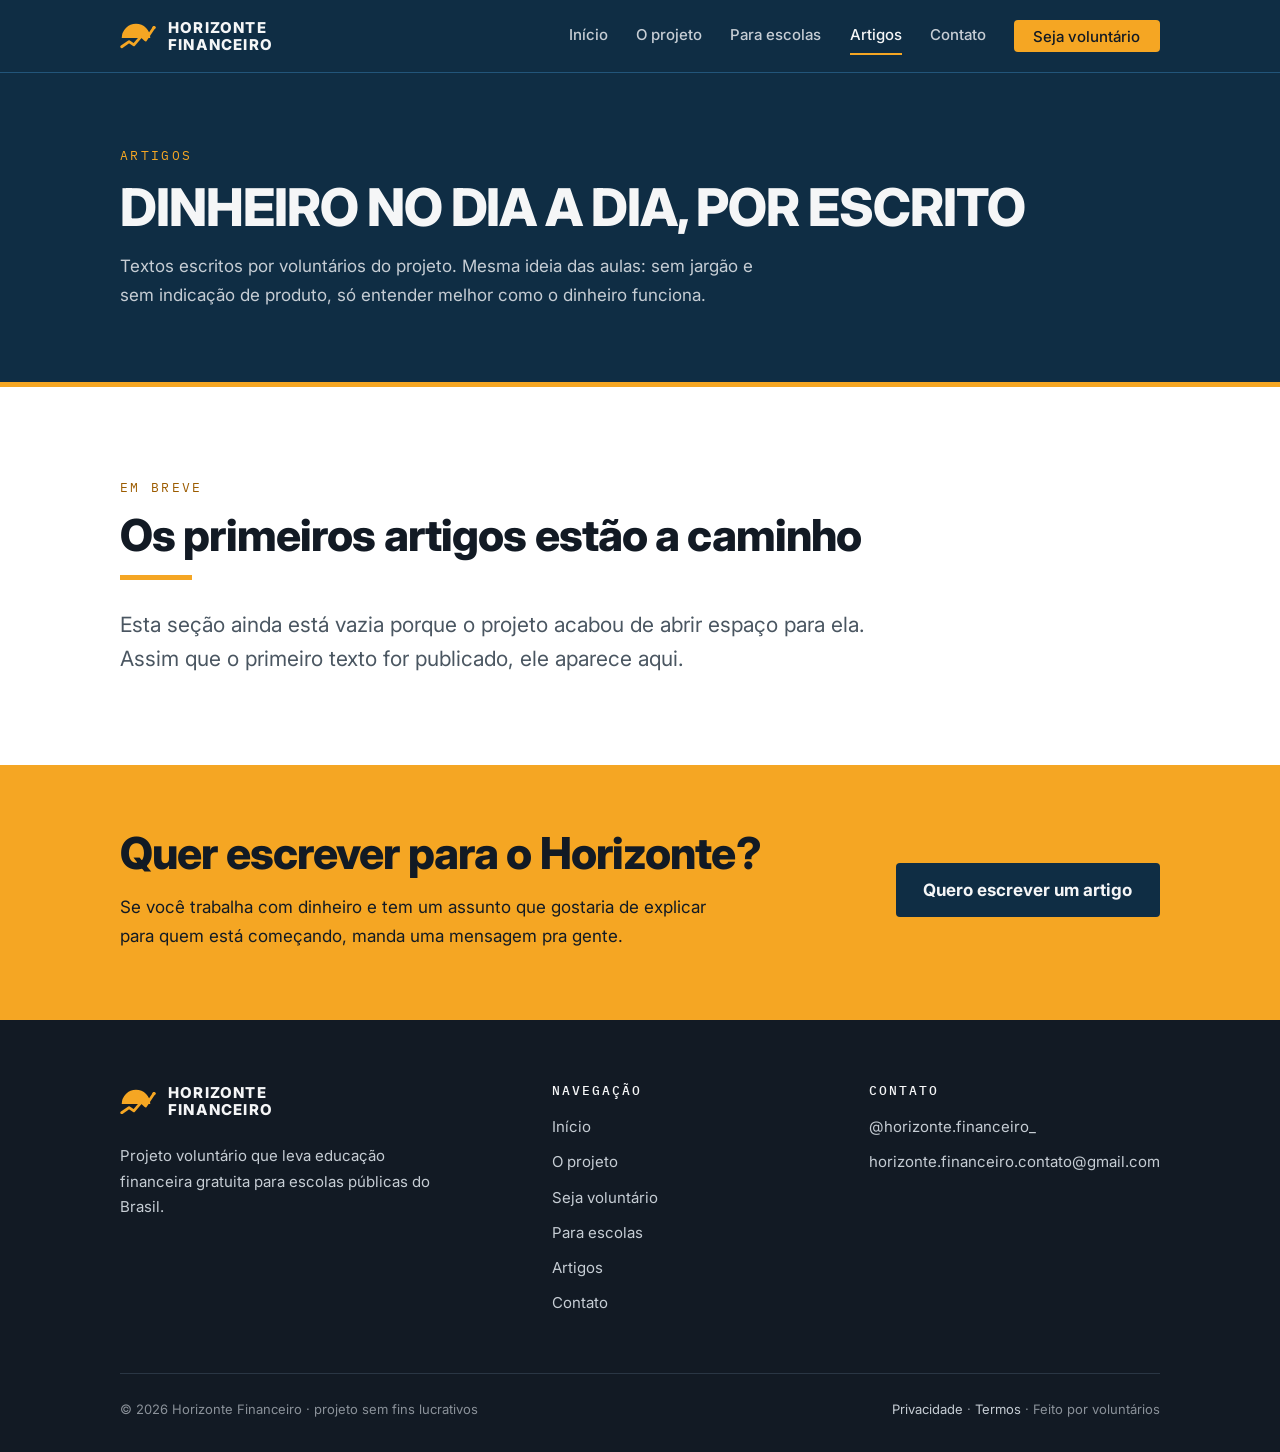
==== artigos.html @ de639ae9 "Adiciona a aba de Artigos ao site Um voluntário quer escrever para o projeto. Como o site é HTML est" ====
<!DOCTYPE html>
<html lang="pt-BR">
<head>
<meta charset="utf-8">
<meta name="viewport" content="width=device-width, initial-scale=1">
<title>Artigos | Horizonte Financeiro</title>
<meta name="description" content="Textos sobre dinheiro no dia a dia, escritos por voluntários do Horizonte Financeiro. Sem jargão, sem indicação de produto.">
<meta name="theme-color" content="#0f2d44">
<meta name="google-site-verification" content="ewaH2pwloabD-SDi9yI8p1PCHXkTQX7fN0jaArmjpZU">
<link rel="icon" href="favicon.svg" type="image/svg+xml">
<meta property="og:type" content="website">
<meta property="og:title" content="Artigos | Horizonte Financeiro">
<meta property="og:description" content="Textos sobre dinheiro no dia a dia, escritos por voluntários do Horizonte Financeiro.">
<meta property="og:image" content="https://horizontefinanceiro.ong.br/assets/img/og.png">
<meta property="og:locale" content="pt_BR">
<meta property="og:url" content="https://horizontefinanceiro.ong.br/artigos.html">
<meta property="og:site_name" content="Horizonte Financeiro">
<link rel="canonical" href="https://horizontefinanceiro.ong.br/artigos.html">
<link rel="preconnect" href="https://fonts.googleapis.com">
<link rel="preconnect" href="https://fonts.gstatic.com" crossorigin>
<link href="https://fonts.googleapis.com/css2?family=IBM+Plex+Mono:wght@400;500&family=Inter:wght@400;500;700;800&display=swap" rel="stylesheet">
<link rel="stylesheet" href="assets/css/style.css">
</head>
<body>

<a class="skip" href="#conteudo">Pular para o conteúdo</a>

<header class="site-header">
  <div class="wrap">
    <a class="brand" href="index.html">
      <svg class="brand__mark" viewBox="0 0 135 96" aria-hidden="true" focusable="false">
        <path d="M6.5 56.5A53.5 53.5 0 0 1 113.5 56.5Z" fill="currentColor"></path>
        <path d="M6.5 89 34 70 52 82 80 49 96 64 127.5 17" fill="none" stroke="currentColor"
              stroke-width="10.5" stroke-linecap="round" stroke-linejoin="round"></path>
        <circle cx="127.5" cy="17" r="6.2" fill="currentColor"></circle>
      </svg>
      <span class="brand__name">Horizonte<span>Financeiro</span></span>
    </a>

    <button class="nav-toggle" type="button" aria-expanded="false" aria-controls="nav-principal">Menu</button>

    <nav class="nav" id="nav-principal" aria-label="Navegação principal">
      <a href="index.html">Início</a>
      <a href="sobre.html">O projeto</a>
      <a href="escolas.html">Para escolas</a>
      <a href="artigos.html" aria-current="page">Artigos</a>
      <a href="contato.html">Contato</a>
      <a class="btn btn--gold btn--sm" href="voluntarios.html">Seja voluntário</a>
    </nav>
  </div>
</header>

<main id="conteudo">

  <div class="page-head">
    <div class="wrap">
      <span class="eyebrow">Artigos</span>
      <h1>Dinheiro no dia a dia, por escrito</h1>
      <p>
        Textos escritos por voluntários do projeto. Mesma ideia das aulas: sem
        jargão e sem indicação de produto, só entender melhor como o dinheiro
        funciona.
      </p>
    </div>
  </div>

  <section class="section">
    <div class="wrap">
      <span class="eyebrow">Em breve</span>
      <h2>Os primeiros artigos estão a caminho</h2>
      <hr class="rule">
      <p class="lead measure">
        Esta seção ainda está vazia porque o projeto acabou de abrir espaço para
        ela. Assim que o primeiro texto for publicado, ele aparece aqui.
      </p>

      <!-- ==========================================================
           Quando o primeiro artigo for publicado, troque o <p class="lead">
           acima por um grid de cards, um por artigo, seguindo este modelo:

           <div class="grid grid--3">
             <a class="card" href="artigos/nome-do-artigo.html">
               <span class="eyebrow">22 ago 2026 · por Nome do Autor</span>
               <h3>Título do artigo</h3>
               <p>Resumo de uma ou duas linhas do que o texto aborda.</p>
             </a>
           </div>

           O passo a passo completo de como criar o arquivo do artigo, incluindo
           o aviso de que o conteúdo é educacional e não recomendação de
           investimento, está no README.md, seção "Publicar um artigo novo".
           ========================================================== -->
    </div>
  </section>

  <section class="cta-band">
    <div class="wrap cta-band__inner">
      <div>
        <h2>Quer escrever para o Horizonte?</h2>
        <p>
          Se você trabalha com dinheiro e tem um assunto que gostaria de
          explicar para quem está começando, manda uma mensagem pra gente.
        </p>
      </div>
      <a class="btn btn--navy" href="contato.html">Quero escrever um artigo</a>
    </div>
  </section>

</main>

<footer class="site-footer">
  <div class="wrap">
    <div class="footer__grid">
      <div>
        <a class="brand" href="index.html">
          <svg class="brand__mark" viewBox="0 0 135 96" aria-hidden="true" focusable="false">
            <path d="M6.5 56.5A53.5 53.5 0 0 1 113.5 56.5Z" fill="currentColor"></path>
            <path d="M6.5 89 34 70 52 82 80 49 96 64 127.5 17" fill="none" stroke="currentColor"
                  stroke-width="10.5" stroke-linecap="round" stroke-linejoin="round"></path>
            <circle cx="127.5" cy="17" r="6.2" fill="currentColor"></circle>
          </svg>
          <span class="brand__name">Horizonte<span>Financeiro</span></span>
        </a>
        <p style="margin-top:1.25rem;max-width:36ch;font-size:0.9375rem;">
          Projeto voluntário que leva educação financeira gratuita para escolas
          públicas do Brasil.
        </p>
      </div>
      <div>
        <h2>Navegação</h2>
        <ul>
          <li><a href="index.html">Início</a></li>
          <li><a href="sobre.html">O projeto</a></li>
          <li><a href="voluntarios.html">Seja voluntário</a></li>
          <li><a href="escolas.html">Para escolas</a></li>
          <li><a href="artigos.html">Artigos</a></li>
          <li><a href="contato.html">Contato</a></li>
        </ul>
      </div>
      <div>
        <h2>Contato</h2>
        <ul>
          <li><a href="https://instagram.com/horizonte.financeiro_" data-hf-instagram>@horizonte.financeiro_</a></li>
          <li><a href="#" data-hf-email="texto">horizonte.financeiro.contato@gmail.com</a></li>
        </ul>
      </div>
    </div>
    <div class="footer__bottom">
      <span>© 2026 Horizonte Financeiro · projeto sem fins lucrativos</span>
      <span>
        <a href="privacidade.html">Privacidade</a> ·
        <a href="termos.html">Termos</a> ·
        Feito por voluntários
      </span>
    </div>
  </div>
</footer>

<script src="assets/js/config.js"></script>
<script src="assets/js/site.js"></script>
</body>
</html>
---- assets/css/style.css ----
/* ==========================================================================
   Horizonte Financeiro: folha de estilo única

   Paleta OFICIAL da marca (guia de identidade):
     #0F2D44  azul profundo   (principal)
     #F5A623  dourado         (destaque)
     #121A24  azul escuro     (secundária)
     #1E1E1E  grafite         (fundo)
     #8A9199  cinza médio     (texto secundário)
     #F5F6F7  branco suave    (texto principal)

   Os tons intermediários (--navy-soft, --navy-line, --body, --gold-ink)
   são derivados dos oficiais só para dar contraste suficiente de leitura.
   ========================================================================== */

:root {
  /* --- cores da marca --- */
  --navy: #0f2d44;
  --navy-deep: #121a24;
  --graphite: #1e1e1e;
  --gold: #f5a623;
  --gray: #8a9199;
  --white-soft: #f5f6f7;

  /* --- derivados, para contraste --- */
  --navy-soft: #16405d;        /* cartão sobre azul profundo */
  --navy-line: #22557a;        /* borda sobre azul profundo */
  --gold-soft: #ffbe52;        /* dourado no hover */
  --gold-ink: #9c5c00;         /* dourado legível como texto sobre claro (4.7:1 no cinza --off) */
  --ink: #121a24;              /* títulos sobre fundo claro */
  --body: #4a5661;             /* texto corrido sobre fundo claro */
  --body-on-navy: #c6cdd4;     /* texto corrido sobre azul profundo */
  --white: #ffffff;
  --off: #f1f3f5;
  --border: #dde1e5;

  --wrap: 1120px;
  --gap: clamp(1.25rem, 3vw, 2rem);
  --radius: 4px;
  --mono: "IBM Plex Mono", ui-monospace, SFMono-Regular, Menlo, monospace;
  --sans: "Inter", -apple-system, BlinkMacSystemFont, "Segoe UI", Arial, sans-serif;
}

*, *::before, *::after { box-sizing: border-box; }

/* Título só para leitor de tela: existe na árvore de acessibilidade
   para dar hierarquia de heading a uma seção sem título visível, sem
   alterar o layout que já está definido no design. */
.sr-only {
  position: absolute; width: 1px; height: 1px; margin: -1px;
  padding: 0; overflow: hidden; clip: rect(0,0,0,0); white-space: nowrap;
  border: 0;
}

html { scroll-behavior: smooth; -webkit-text-size-adjust: 100%; }

body {
  margin: 0;
  font-family: var(--sans);
  font-size: clamp(1rem, 0.97rem + 0.2vw, 1.0625rem);
  line-height: 1.7;
  color: var(--body);
  background: var(--white);
  -webkit-font-smoothing: antialiased;
}

img, svg { max-width: 100%; height: auto; display: block; }

a { color: var(--ink); text-decoration-color: var(--gold); text-underline-offset: 3px; }
a:hover { color: var(--gold-ink); }

:focus-visible { outline: 3px solid var(--gold); outline-offset: 3px; }

/* ---------- Tipografia ------------------------------------------------- */

h1, h2, h3, h4 {
  font-family: var(--sans);
  color: var(--ink);
  line-height: 1.1;
  letter-spacing: -0.02em;
  margin: 0 0 1rem;
  font-weight: 800;
}

h1 { font-size: clamp(2.25rem, 1.4rem + 4.2vw, 4.25rem); text-transform: uppercase; }
h2 { font-size: clamp(1.75rem, 1.2rem + 2.4vw, 2.75rem); }
h3 { font-size: clamp(1.125rem, 1rem + 0.6vw, 1.375rem); font-weight: 700; letter-spacing: -0.01em; }

p { margin: 0 0 1.25rem; }
p:last-child { margin-bottom: 0; }

.lead { font-size: clamp(1.0625rem, 1rem + 0.5vw, 1.3125rem); line-height: 1.6; }

.eyebrow {
  font-family: var(--mono);
  font-size: 0.8125rem;
  letter-spacing: 0.18em;
  text-transform: uppercase;
  color: var(--gold-ink);
  margin: 0 0 0.75rem;
  display: block;
}

/* Régua dourada abaixo dos títulos */
.rule {
  width: 72px;
  height: 5px;
  background: var(--gold);
  border: 0;
  margin: 0 0 1.75rem;
}
.rule--center { margin-inline: auto; }

.text-center { text-align: center; }
.measure { max-width: 62ch; }
.measure--tight { max-width: 46ch; }
.mx-auto { margin-inline: auto; }

/* ---------- Estrutura -------------------------------------------------- */

.wrap {
  width: 100%;
  max-width: var(--wrap);
  margin-inline: auto;
  padding-inline: clamp(1.25rem, 4vw, 2.5rem);
}

.section { padding-block: clamp(3.5rem, 7vw, 6.5rem); }
.section--soft { background: var(--off); }
.section--navy { background: var(--navy); }
.section--deep { background: var(--navy-deep); }
.section--tight { padding-block: clamp(2.5rem, 5vw, 4rem); }

.section--navy, .section--navy p, .section--navy li,
.section--deep, .section--deep p, .section--deep li { color: var(--body-on-navy); }
.section--navy h1, .section--navy h2, .section--navy h3,
.section--deep h1, .section--deep h2, .section--deep h3 { color: var(--white-soft); }
.section--navy .eyebrow, .section--deep .eyebrow { color: var(--gold); }
.section--navy a, .section--deep a { color: var(--gold); }

.skip {
  position: absolute; left: -9999px; top: 0; z-index: 100;
  background: var(--gold); color: var(--navy-deep); padding: 0.75rem 1.25rem; font-weight: 700;
}
.skip:focus { left: 0; }

/* ---------- Cabeçalho -------------------------------------------------- */

.site-header {
  position: sticky; top: 0; z-index: 50;
  background: var(--navy);
  border-bottom: 1px solid var(--navy-line);
}

.site-header .wrap {
  display: flex; align-items: center; justify-content: space-between;
  gap: 1rem; min-height: 72px;
}

.brand {
  display: inline-flex; align-items: center; gap: 0.75rem;
  text-decoration: none; color: var(--white-soft);
}
.brand:hover { color: var(--white-soft); }

/* O símbolo da marca herda a cor por currentColor */
.brand__mark { width: 36px; flex: none; color: var(--gold); }

.brand__name {
  font-weight: 800; font-size: 0.9375rem; line-height: 1.15;
  letter-spacing: 0.08em; text-transform: uppercase; color: var(--white-soft);
}
.brand__name span { display: block; }

.nav-toggle {
  display: none; background: none; border: 1px solid var(--navy-line); color: var(--white-soft);
  padding: 0.5rem 0.7rem; border-radius: var(--radius); font: inherit; cursor: pointer;
}

.nav { display: flex; align-items: center; gap: clamp(1rem, 2.2vw, 1.9rem); }
.nav a {
  color: var(--body-on-navy); text-decoration: none; font-size: 0.9375rem; font-weight: 500;
  padding-block: 0.35rem; border-bottom: 2px solid transparent;
}
.nav a:hover { color: var(--white-soft); border-bottom-color: var(--gold); }
.nav a[aria-current="page"] { color: var(--white-soft); border-bottom-color: var(--gold); }
.nav .btn, .nav .btn:hover, .nav .btn[aria-current="page"] { border-bottom: 0; }

/* Na página do voluntário o próprio botão carrega aria-current, e
   `.nav a[aria-current]` é mais específico que `.btn.btn--gold`. */
.nav .btn--gold[aria-current="page"] { color: var(--navy-deep); }
.nav .btn--ghost[aria-current="page"] { color: var(--white-soft); }

@media (max-width: 880px) {
  .nav-toggle { display: block; }
  .nav {
    display: none; position: absolute; left: 0; right: 0; top: 100%;
    flex-direction: column; align-items: stretch; gap: 0;
    background: var(--navy); border-bottom: 1px solid var(--navy-line);
    padding: 0.5rem clamp(1.25rem, 4vw, 2.5rem) 1.5rem;
  }
  .nav.is-open { display: flex; }
  .nav a { padding-block: 0.85rem; border-bottom: 1px solid var(--navy-line); }
  .nav a:hover, .nav a[aria-current="page"] { border-bottom-color: var(--navy-line); }
  .nav .btn { margin-top: 1rem; text-align: center; }
}

/* ---------- Botões ----------------------------------------------------- */

.btn {
  display: inline-block; font: inherit; font-weight: 700; line-height: 1.2;
  padding: 0.9rem 1.6rem; border-radius: var(--radius); border: 2px solid transparent;
  text-decoration: none; cursor: pointer;
  transition: transform .12s ease, background-color .12s ease, color .12s ease;
}
.btn:active { transform: translateY(1px); }

/* A cor dos botões é declarada com duas classes (.btn.btn--x) de propósito.
   Botão é sempre um <a>, e seletores como `.nav a` ou `.section--navy a`
   têm especificidade maior que `.btn--x` sozinho. Isso fazia o botão
   dourado herdar texto claro sobre fundo dourado e desaparecer. */
.btn.btn--gold { background: var(--gold); color: var(--navy-deep); }
.btn.btn--gold:hover { background: var(--gold-soft); color: var(--navy-deep); }

.btn.btn--navy { background: var(--navy); color: var(--white-soft); }
.btn.btn--navy:hover { background: var(--navy-soft); color: var(--white-soft); }

.btn.btn--ghost { border-color: currentColor; color: var(--white-soft); background: transparent; }
.btn.btn--ghost:hover { background: rgba(245, 246, 247, 0.1); color: var(--white-soft); }

.btn.btn--ghost-dark { border-color: var(--navy-deep); color: var(--navy-deep); background: transparent; }
.btn.btn--ghost-dark:hover { background: var(--navy-deep); color: var(--white-soft); }

.btn--sm { padding: 0.6rem 1.1rem; font-size: 0.9375rem; }
.btn--block { display: block; width: 100%; text-align: center; }

.btn-row { display: flex; flex-wrap: wrap; gap: 0.85rem; margin-top: 2rem; }

/* ---------- Hero ------------------------------------------------------- */

.hero {
  background: var(--navy);
  padding-block: clamp(3.5rem, 9vw, 7rem);
  position: relative; overflow: hidden;
}
.hero::after {
  content: ""; position: absolute; inset: auto 0 0 0; height: 6px;
  background: linear-gradient(90deg, var(--gold) 0%, var(--gold) 30%, var(--navy-line) 30%);
}
.hero__grid {
  display: grid; grid-template-columns: 1.15fr 0.85fr;
  gap: clamp(2rem, 5vw, 4rem); align-items: center;
}
.hero h1 { color: var(--white-soft); }
.hero p { color: var(--body-on-navy); }

/* O hero e a faixa de página têm fundo azul profundo mas não são .section--navy,
   então precisam trocar o dourado escuro (feito para fundo claro) pelo dourado
   da marca. Senão a etiqueta fica em 3:1 sobre o azul. */
.hero .eyebrow, .page-head .eyebrow { color: var(--gold); }

/* Bloco da marca: o gradiente sugerido no guia (#0F2D44 → #F5A623)
   com o símbolo em branco suave por cima. */
.hero__brand {
  background: linear-gradient(125deg, var(--navy) 0%, #235070 45%, var(--gold) 100%);
  border-radius: 14px;
  aspect-ratio: 4 / 3;
  display: grid;
  place-items: center;
  padding: clamp(1.5rem, 4vw, 2.75rem);
}
.hero__brand svg { width: min(80%, 280px); color: var(--white-soft); }

@media (max-width: 820px) {
  .hero__grid { grid-template-columns: 1fr; }
  .hero__brand { max-width: 340px; aspect-ratio: 16 / 10; }
}

/* Faixa de página interna */
.page-head {
  background: var(--navy);
  padding-block: clamp(2.75rem, 6vw, 4.5rem);
  border-bottom: 5px solid var(--gold);
}
.page-head h1 { color: var(--white-soft); font-size: clamp(2rem, 1.4rem + 3vw, 3.25rem); }
.page-head p { color: var(--body-on-navy); max-width: 58ch; margin-bottom: 0; }

/* ---------- Grades e cartões ------------------------------------------ */

.grid { display: grid; gap: var(--gap); }
.grid--2 { grid-template-columns: repeat(2, 1fr); }
.grid--3 { grid-template-columns: repeat(3, 1fr); }
.grid--4 { grid-template-columns: repeat(4, 1fr); }
.grid--sidebar { grid-template-columns: 1.4fr 1fr; align-items: start; }

@media (max-width: 900px) {
  .grid--3, .grid--4 { grid-template-columns: repeat(2, 1fr); }
  .grid--sidebar { grid-template-columns: 1fr; }
}
@media (max-width: 620px) {
  .grid--2, .grid--3, .grid--4 { grid-template-columns: 1fr; }
}

.card {
  background: var(--white); border: 1px solid var(--border); border-radius: var(--radius);
  padding: clamp(1.5rem, 3vw, 2rem);
}
.card h3 { margin-bottom: 0.6rem; }
.card p { font-size: 0.9688rem; margin-bottom: 0; }
.card--navy { background: var(--navy-soft); border-color: var(--navy-line); }
.card--navy h3 { color: var(--white-soft); }
.card--navy p { color: var(--body-on-navy); }
.card--gold { border-left: 5px solid var(--gold); }

/* Números de impacto */
.stat { border-top: 5px solid var(--gold); padding-top: 1.25rem; }
.stat__num {
  font-family: var(--mono); font-weight: 600; font-size: clamp(2rem, 1.4rem + 2.6vw, 3rem);
  color: var(--ink); line-height: 1; display: block; margin-bottom: 0.5rem;
  letter-spacing: -0.03em;
}
.section--navy .stat__num, .section--deep .stat__num { color: var(--gold); }
.stat__label { font-size: 0.9375rem; margin: 0; }

/* Passos numerados */
.steps {
  list-style: none; margin: 0; padding: 0;
  display: grid; gap: var(--gap); grid-template-columns: repeat(3, 1fr);
  counter-reset: step;
}
.steps > li { counter-increment: step; padding-top: 1.25rem; border-top: 1px solid var(--navy-line); }
.steps > li::before {
  content: counter(step, decimal-leading-zero) " / 03";
  font-family: var(--mono); font-size: 0.8125rem; letter-spacing: 0.16em;
  color: var(--gold); display: block; margin-bottom: 0.9rem;
}
.steps h3 { color: var(--white-soft); }
@media (max-width: 780px) { .steps { grid-template-columns: 1fr; } }

/* Listas com marcador dourado */
.list-check { list-style: none; margin: 0 0 1.25rem; padding: 0; }
.list-check li { position: relative; padding-left: 1.9rem; margin-bottom: 0.85rem; }
.list-check li::before {
  content: ""; position: absolute; left: 0; top: 0.62em;
  width: 12px; height: 2px; background: var(--gold);
}

/* Perguntas frequentes */
.faq { border-top: 1px solid var(--border); }
.faq details { border-bottom: 1px solid var(--border); }
.faq summary {
  cursor: pointer; padding: 1.15rem 2.5rem 1.15rem 0; font-weight: 700; color: var(--ink);
  list-style: none; position: relative;
}
.faq summary::-webkit-details-marker { display: none; }
.faq summary::after {
  content: "+"; position: absolute; right: 0.25rem; top: 1rem;
  font-family: var(--mono); font-size: 1.35rem; color: var(--gold-ink); line-height: 1;
}
.faq details[open] summary::after { content: "\2013"; }
.faq details > div { padding-bottom: 1.35rem; max-width: 68ch; }

/* Citação */
.quote { border-left: 5px solid var(--gold); padding-left: clamp(1.25rem, 3vw, 2rem); margin: 0; }
.quote p {
  font-size: clamp(1.125rem, 1rem + 0.7vw, 1.5rem); line-height: 1.5;
  color: var(--ink); font-weight: 500;
}
.section--navy .quote p, .section--deep .quote p { color: var(--white-soft); }
.quote footer {
  font-family: var(--mono); font-size: 0.8125rem; letter-spacing: 0.12em;
  text-transform: uppercase; color: var(--gold-ink);
}
.section--navy .quote footer, .section--deep .quote footer { color: var(--gold); }

/* ---------- Formulários ------------------------------------------------ */

.form-shell {
  background: var(--white); border: 1px solid var(--border); border-top: 5px solid var(--gold);
  border-radius: var(--radius); padding: clamp(1.5rem, 3.5vw, 2.5rem);
}

.form-grid { display: grid; gap: 1.15rem; grid-template-columns: repeat(2, 1fr); }
.field--full { grid-column: 1 / -1; }
@media (max-width: 640px) { .form-grid { grid-template-columns: 1fr; } }

.field { display: flex; flex-direction: column; gap: 0.4rem; min-width: 0; }
.field > label { font-size: 0.875rem; font-weight: 600; color: var(--ink); }
.field .hint { font-size: 0.8125rem; color: var(--body); }
.req { color: var(--gold-ink); }

input, select, textarea {
  font: inherit; font-size: 1rem; color: var(--ink); background: var(--white);
  border: 1px solid #c3cbd3; border-radius: var(--radius); padding: 0.7rem 0.85rem;
  width: 100%; min-width: 0;
}
select {
  appearance: none;
  background-image:
    linear-gradient(45deg, transparent 50%, var(--body) 50%),
    linear-gradient(135deg, var(--body) 50%, transparent 50%);
  background-position: calc(100% - 20px) 1.15em, calc(100% - 14px) 1.15em;
  background-size: 6px 6px;
  background-repeat: no-repeat;
  padding-right: 2.5rem;
}
textarea { min-height: 130px; resize: vertical; }
input:focus, select:focus, textarea:focus {
  border-color: var(--gold-ink);
  outline: 2px solid rgba(245, 166, 35, 0.5); outline-offset: 0;
}
input[aria-invalid="true"], select[aria-invalid="true"], textarea[aria-invalid="true"] { border-color: #b42318; }

.field__error { font-size: 0.8125rem; color: #b42318; }

.honeypot { position: absolute; left: -9999px; width: 1px; height: 1px; overflow: hidden; }

.consent { display: flex; gap: 0.7rem; align-items: flex-start; font-size: 0.875rem; }
.consent input { width: 1.15rem; height: 1.15rem; flex: none; margin-top: 0.15rem; }

.form-status {
  margin-top: 1.25rem; padding: 0.9rem 1.1rem; border-radius: var(--radius);
  font-size: 0.9375rem; display: none;
}
.form-status.is-visible { display: block; }
.form-status--ok { background: #ecfdf3; border: 1px solid #abefc6; color: #085d3a; }
.form-status--erro { background: #fef3f2; border: 1px solid #fecdca; color: #912018; }
.form-status--enviando { background: var(--off); border: 1px solid var(--border); color: var(--body); }

/* ---------- Faixa de chamada ------------------------------------------ */

.cta-band { background: var(--gold); padding-block: clamp(2.5rem, 5vw, 4rem); }
.cta-band h2, .cta-band p { color: var(--navy-deep); }
.cta-band p { max-width: 54ch; margin-bottom: 0; }
.cta-band__inner {
  display: flex; align-items: center; justify-content: space-between;
  gap: 2rem; flex-wrap: wrap;
}

/* ---------- Rodapé ---------------------------------------------------- */

.site-footer {
  background: var(--navy-deep); color: var(--body-on-navy);
  padding-block: clamp(2.75rem, 5vw, 4rem) 2rem; border-top: 5px solid var(--gold);
}
.site-footer h2 {
  color: var(--white-soft); font-size: 0.8125rem; font-family: var(--mono);
  letter-spacing: 0.16em; text-transform: uppercase; margin-bottom: 1rem; font-weight: 500;
}
.site-footer a { color: var(--body-on-navy); text-decoration: none; }
.site-footer a:hover { color: var(--gold); text-decoration: underline; }
.site-footer ul { list-style: none; margin: 0; padding: 0; }
.site-footer li { margin-bottom: 0.6rem; font-size: 0.9375rem; }
.footer__grid { display: grid; grid-template-columns: 1.4fr 1fr 1fr; gap: var(--gap); }
@media (max-width: 780px) { .footer__grid { grid-template-columns: 1fr; } }
.footer__bottom {
  margin-top: clamp(2rem, 4vw, 3rem); padding-top: 1.5rem; border-top: 1px solid #2a3644;
  display: flex; justify-content: space-between; gap: 1rem; flex-wrap: wrap;
  font-size: 0.8125rem; color: var(--gray);
}

@media (prefers-reduced-motion: reduce) {
  html { scroll-behavior: auto; }
  * { transition: none !important; }
}
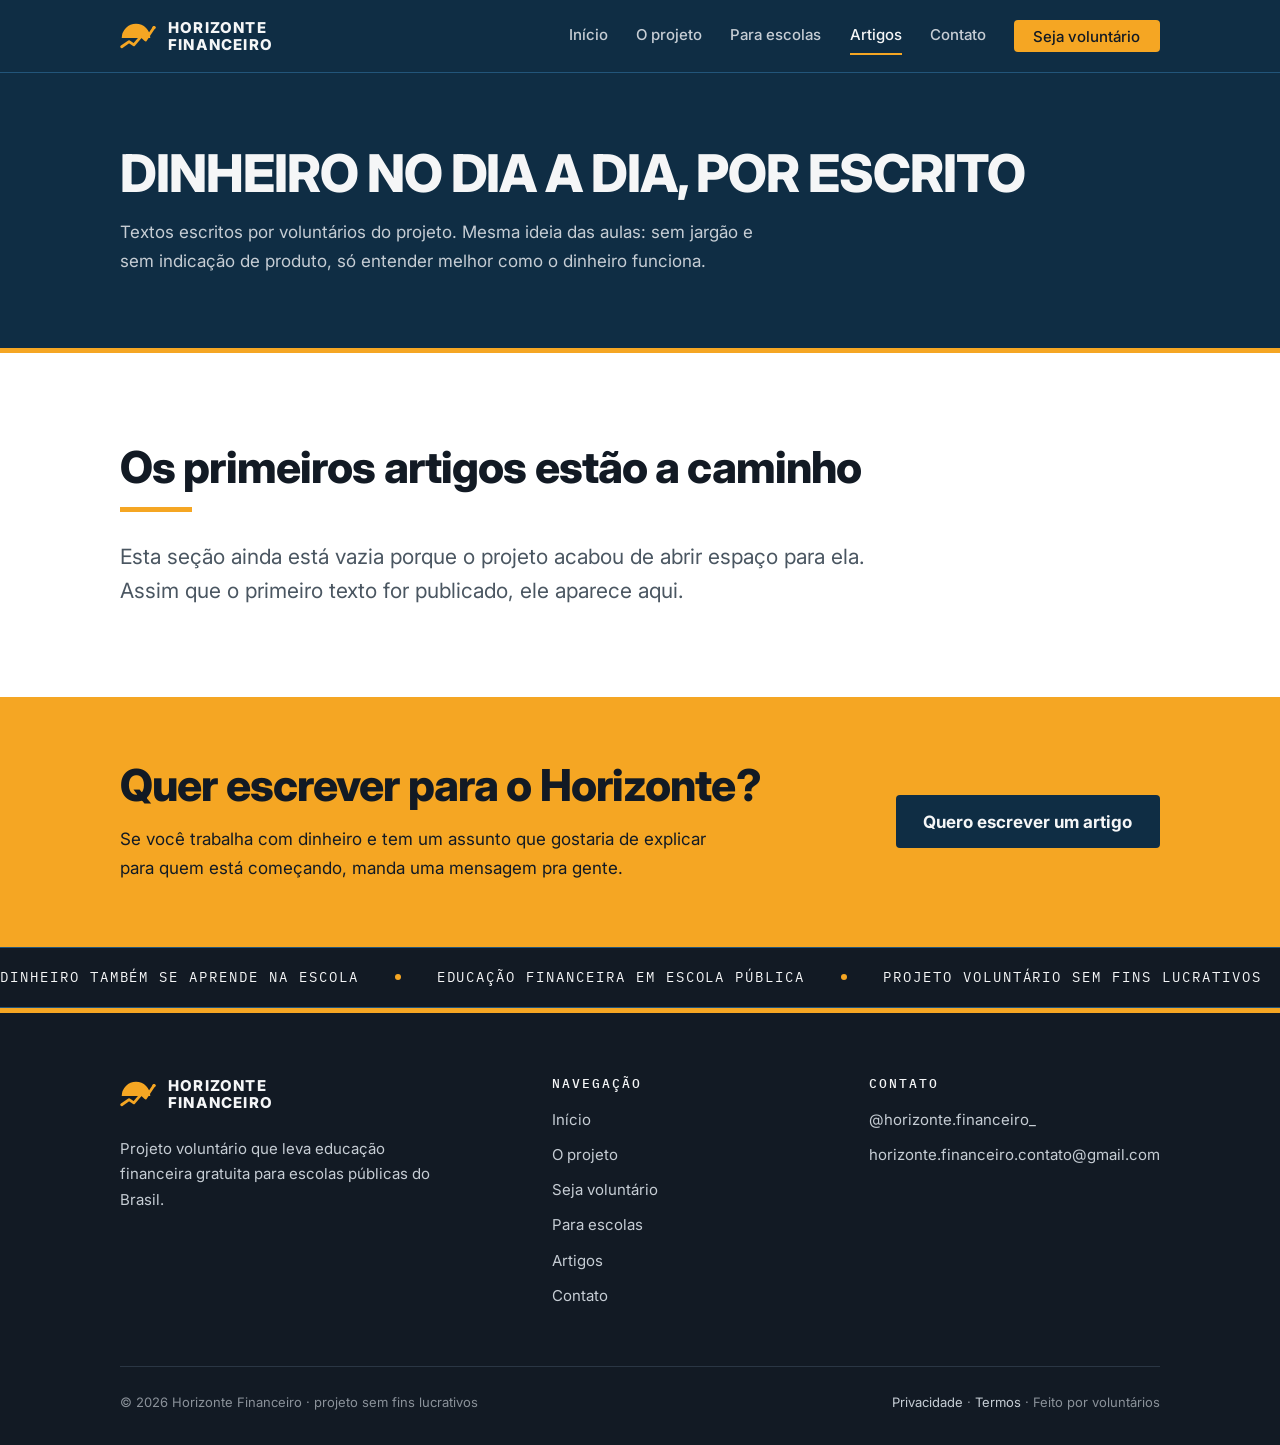
==== commit 59a1140c: "Tira os eyebrows, redesenha o hero e adiciona faixas e animacoes EYEBROWS Removidas as 30 etiquetas " ====
--- a/artigos.html
+++ b/artigos.html
@@ -20,6 +20,7 @@
 <link rel="preconnect" href="https://fonts.gstatic.com" crossorigin>
 <link href="https://fonts.googleapis.com/css2?family=IBM+Plex+Mono:wght@400;500&family=Inter:wght@400;500;700;800&display=swap" rel="stylesheet">
 <link rel="stylesheet" href="assets/css/style.css">
+<script>document.documentElement.className += " js";</script>
 </head>
 <body>
 
@@ -54,7 +55,6 @@
 
   <div class="page-head">
     <div class="wrap">
-      <span class="eyebrow">Artigos</span>
       <h1>Dinheiro no dia a dia, por escrito</h1>
       <p>
         Textos escritos por voluntários do projeto. Mesma ideia das aulas: sem
@@ -66,8 +66,7 @@
 
   <section class="section">
     <div class="wrap">
-      <span class="eyebrow">Em breve</span>
-      <h2>Os primeiros artigos estão a caminho</h2>
+      <h2 data-reveal>Os primeiros artigos estão a caminho</h2>
       <hr class="rule">
       <p class="lead measure">
         Esta seção ainda está vazia porque o projeto acabou de abrir espaço para
@@ -78,9 +77,9 @@
            Quando o primeiro artigo for publicado, troque o <p class="lead">
            acima por um grid de cards, um por artigo, seguindo este modelo:
 
-           <div class="grid grid--3">
+           <div class="grid grid--3" data-stagger>
              <a class="card" href="artigos/nome-do-artigo.html">
-               <span class="eyebrow">22 ago 2026 · por Nome do Autor</span>
+               <span class="meta">22 ago 2026 · por Nome do Autor</span>
                <h3>Título do artigo</h3>
                <p>Resumo de uma ou duas linhas do que o texto aborda.</p>
              </a>
@@ -94,7 +93,7 @@
   </section>
 
   <section class="cta-band">
-    <div class="wrap cta-band__inner">
+    <div class="wrap cta-band__inner" data-reveal>
       <div>
         <h2>Quer escrever para o Horizonte?</h2>
         <p>
@@ -107,6 +106,21 @@
   </section>
 
 </main>
+
+<div class="marquee-band">
+  <div class="marquee">
+    <div class="marquee__run">
+      <span class="marquee__item">Dinheiro também se aprende na escola</span>
+      <span class="marquee__item">Educação financeira em escola pública</span>
+      <span class="marquee__item">Projeto voluntário sem fins lucrativos</span>
+      </div>
+    <div class="marquee__run" aria-hidden="true">
+      <span class="marquee__item">Dinheiro também se aprende na escola</span>
+      <span class="marquee__item">Educação financeira em escola pública</span>
+      <span class="marquee__item">Projeto voluntário sem fins lucrativos</span>
+    </div>
+  </div>
+</div>
 
 <footer class="site-footer">
   <div class="wrap">
--- a/assets/css/style.css
+++ b/assets/css/style.css
@@ -91,14 +91,43 @@
 
 .lead { font-size: clamp(1.0625rem, 1rem + 0.5vw, 1.3125rem); line-height: 1.6; }
 
-.eyebrow {
-  font-family: var(--mono);
-  font-size: 0.8125rem;
-  letter-spacing: 0.18em;
+/* As antigas etiquetas .eyebrow (mono, caixa alta, acima de cada título)
+   foram removidas do site. As três classes abaixo existem porque seis
+   daquelas etiquetas carregavam informação de verdade, não decoração:
+   a data de atualização das páginas legais, a numeração das quatro aulas
+   e a categoria dos cartões de voluntário. */
+
+.meta {
+  font-size: 0.875rem;
+  color: var(--gray);
+  margin: 0 0 1rem;
+  display: block;
+}
+
+.card__label {
+  display: inline-block;
+  font-size: 0.75rem;
+  font-weight: 700;
+  letter-spacing: 0.08em;
   text-transform: uppercase;
   color: var(--gold-ink);
-  margin: 0 0 0.75rem;
-  display: block;
+  margin-bottom: 0.7rem;
+}
+
+.card__num {
+  display: inline-flex;
+  align-items: center;
+  justify-content: center;
+  width: 2.25rem;
+  height: 2.25rem;
+  border-radius: 50%;
+  background: var(--gold);
+  color: var(--navy-deep);
+  font-family: var(--mono);
+  font-size: 0.9375rem;
+  font-weight: 600;
+  margin-bottom: 1rem;
+  flex: none;
 }
 
 /* Régua dourada abaixo dos títulos */
@@ -135,8 +164,9 @@
 .section--deep, .section--deep p, .section--deep li { color: var(--body-on-navy); }
 .section--navy h1, .section--navy h2, .section--navy h3,
 .section--deep h1, .section--deep h2, .section--deep h3 { color: var(--white-soft); }
-.section--navy .eyebrow, .section--deep .eyebrow { color: var(--gold); }
 .section--navy a, .section--deep a { color: var(--gold); }
+.section--navy .card__label, .section--deep .card__label { color: var(--gold); }
+.section--navy .meta, .section--deep .meta { color: var(--body-on-navy); }
 
 .skip {
   position: absolute; left: -9999px; top: 0; z-index: 100;
@@ -240,36 +270,129 @@
 
 .hero {
   background: var(--navy);
-  padding-block: clamp(3.5rem, 9vw, 7rem);
+  padding-block: clamp(4rem, 10vw, 8rem);
   position: relative; overflow: hidden;
-}
+  isolation: isolate;
+}
+
+/* Brilho dourado que respira devagar ao fundo. Substituiu a faixa
+   dourada fina que ficava na base do hero: agora quem fecha o hero é a
+   faixa rolante (.marquee-band), então a régua ali virava ruído. */
+.hero::before {
+  content: ""; position: absolute; z-index: -2;
+  width: 75vw; aspect-ratio: 1; border-radius: 50%;
+  top: -30%; right: -18%;
+  background: radial-gradient(circle, rgba(245,166,35,.28) 0%, rgba(245,166,35,0) 68%);
+  animation: heroGlow 16s ease-in-out infinite alternate;
+}
+@keyframes heroGlow {
+  from { transform: translate3d(0,0,0) scale(1); opacity: .8; }
+  to   { transform: translate3d(-7%, 6%, 0) scale(1.18); opacity: 1; }
+}
+
+/* Malha de linhas finas: dá textura ao fundo sem depender de imagem
+   (o projeto ainda não tem foto de sala de aula para usar aqui). */
 .hero::after {
-  content: ""; position: absolute; inset: auto 0 0 0; height: 6px;
-  background: linear-gradient(90deg, var(--gold) 0%, var(--gold) 30%, var(--navy-line) 30%);
-}
+  content: ""; position: absolute; inset: 0; z-index: -1;
+  background-image:
+    linear-gradient(to right, rgba(255,255,255,.05) 1px, transparent 1px),
+    linear-gradient(to bottom, rgba(255,255,255,.05) 1px, transparent 1px);
+  background-size: 68px 68px;
+  -webkit-mask-image: radial-gradient(ellipse 85% 70% at 55% 40%, #000 35%, transparent 100%);
+          mask-image: radial-gradient(ellipse 85% 70% at 55% 40%, #000 35%, transparent 100%);
+}
+
 .hero__grid {
-  display: grid; grid-template-columns: 1.15fr 0.85fr;
-  gap: clamp(2rem, 5vw, 4rem); align-items: center;
-}
-.hero h1 { color: var(--white-soft); }
+  display: grid; grid-template-columns: 1.1fr 0.9fr;
+  gap: clamp(2rem, 5vw, 4.5rem); align-items: center;
+}
+.hero h1 { color: var(--white-soft); margin-bottom: 1.25rem; }
 .hero p { color: var(--body-on-navy); }
 
-/* O hero e a faixa de página têm fundo azul profundo mas não são .section--navy,
-   então precisam trocar o dourado escuro (feito para fundo claro) pelo dourado
-   da marca. Senão a etiqueta fica em 3:1 sobre o azul. */
-.hero .eyebrow, .page-head .eyebrow { color: var(--gold); }
-
-/* Bloco da marca: o gradiente sugerido no guia (#0F2D44 → #F5A623)
-   com o símbolo em branco suave por cima. */
+/* Selo acima do título */
+.hero__badge {
+  display: inline-flex; align-items: center; gap: 0.6rem;
+  background: rgba(245,166,35,.14);
+  border: 1px solid rgba(245,166,35,.4);
+  color: var(--gold);
+  font-size: 0.8125rem; font-weight: 600;
+  padding: 0.4rem 0.9rem; border-radius: 999px;
+  margin-bottom: 1.5rem;
+}
+.hero__badge::before {
+  content: ""; width: 7px; height: 7px; border-radius: 50%;
+  background: var(--gold); flex: none;
+  animation: pulse 2.4s ease-in-out infinite;
+}
+@keyframes pulse {
+  0%, 100% { opacity: 1; transform: scale(1); }
+  50%      { opacity: .45; transform: scale(.8); }
+}
+
+/* Título linha a linha: cada linha sobe de dentro de uma janela recortada.
+   O corte (overflow:hidden) só funciona se cada .hero__line ocupar UMA
+   linha visual. Por isso o corpo do h1 no hero é menor que o global: no
+   tamanho cheio, "se aprende na escola" quebrava em duas e o recorte
+   cortava metade do texto. */
+.hero h1 {
+  font-size: clamp(2.1rem, 1.2rem + 3.6vw, 3.5rem);
+  line-height: 1.04;
+}
+.hero__line { display: block; overflow: hidden; }
+.hero__line > span {
+  display: block;
+  animation: heroRise 1s cubic-bezier(.16,1,.3,1) both;
+}
+.hero__line:nth-child(1) > span { animation-delay: .05s; }
+.hero__line:nth-child(2) > span { animation-delay: .15s; }
+.hero__line:nth-child(3) > span { animation-delay: .25s; }
+@keyframes heroRise {
+  from { transform: translateY(105%); }
+  to   { transform: translateY(0); }
+}
+
+.hero__lead, .hero .btn-row { animation: fadeUp .9s cubic-bezier(.16,1,.3,1) .45s both; }
+@keyframes fadeUp {
+  from { opacity: 0; transform: translateY(16px); }
+  to   { opacity: 1; transform: translateY(0); }
+}
+
+/* Bloco da marca: o gradiente do guia (#0F2D44 → #F5A623), e por cima o
+   símbolo se desenhando. O domo aparece, a linha de crescimento é traçada
+   e o ponto salta no fim. A marca é uma linha subindo, então animá-la
+   desenhando a si mesma é o movimento mais fiel à identidade. */
 .hero__brand {
   background: linear-gradient(125deg, var(--navy) 0%, #235070 45%, var(--gold) 100%);
-  border-radius: 14px;
+  border-radius: 16px;
   aspect-ratio: 4 / 3;
   display: grid;
   place-items: center;
   padding: clamp(1.5rem, 4vw, 2.75rem);
-}
-.hero__brand svg { width: min(80%, 280px); color: var(--white-soft); }
+  animation: fadeUp 1s cubic-bezier(.16,1,.3,1) .25s both;
+}
+.hero__brand svg { width: min(80%, 280px); color: var(--white-soft); overflow: visible; }
+
+.hero__brand .hf-dome {
+  opacity: 0;
+  animation: fadeIn .9s ease .35s forwards;
+}
+.hero__brand .hf-line {
+  stroke-dasharray: 180;
+  stroke-dashoffset: 180;
+  animation: drawLine 1.6s cubic-bezier(.16,1,.3,1) .6s forwards;
+}
+.hero__brand .hf-dot {
+  opacity: 0;
+  transform-box: fill-box;
+  transform-origin: center;
+  animation: pop .55s cubic-bezier(.34,1.56,.64,1) 2.15s forwards;
+}
+@keyframes fadeIn { to { opacity: 1; } }
+@keyframes drawLine { to { stroke-dashoffset: 0; } }
+@keyframes pop {
+  0%   { opacity: 0; transform: scale(0); }
+  100% { opacity: 1; transform: scale(1); }
+}
 
 @media (max-width: 820px) {
   .hero__grid { grid-template-columns: 1fr; }
@@ -284,6 +407,11 @@
 }
 .page-head h1 { color: var(--white-soft); font-size: clamp(2rem, 1.4rem + 3vw, 3.25rem); }
 .page-head p { color: var(--body-on-navy); max-width: 58ch; margin-bottom: 0; }
+
+/* O .page-head tem fundo azul mas não é .section--navy, então não herda a
+   troca de cor de texto. Com o cinza padrão, a data de atualização ficava
+   em 4,46:1 sobre o azul, logo abaixo do mínimo de 4,5:1 do WCAG AA. */
+.page-head .meta { color: var(--body-on-navy); }
 
 /* ---------- Grades e cartões ------------------------------------------ */
 
@@ -459,7 +587,135 @@
   font-size: 0.8125rem; color: var(--gray);
 }
 
+/* ---------- Faixa rolante --------------------------------------------- */
+
+/* Duas cópias idênticas do conteúdo dentro de .marquee, e a animação
+   desloca 50%. Quando a primeira cópia sai inteira de vista, a segunda
+   está exatamente na posição em que a primeira começou, então o laço não
+   tem emenda visível. Com uma cópia só, apareceria um vão a cada volta. */
+
+.marquee-band {
+  background: var(--navy-deep);
+  border-block: 1px solid var(--navy-line);
+  padding-block: 1.1rem;
+  overflow: hidden;
+}
+.marquee-band--gold {
+  background: var(--gold);
+  border-color: #d18d13;
+}
+
+.marquee {
+  display: flex;
+  width: max-content;
+  animation: marquee 38s linear infinite;
+}
+/* Pausa ao passar o mouse: quem quiser ler consegue */
+.marquee-band:hover .marquee,
+.marquee-band:focus-within .marquee { animation-play-state: paused; }
+
+.marquee__run { display: flex; align-items: center; flex: none; }
+
+.marquee__item {
+  display: inline-flex; align-items: center; gap: 2.25rem;
+  font-family: var(--mono);
+  font-size: 0.875rem;
+  letter-spacing: 0.14em;
+  text-transform: uppercase;
+  color: var(--white-soft);
+  white-space: nowrap;
+  padding-right: 2.25rem;
+}
+.marquee__item::after {
+  content: ""; width: 6px; height: 6px; border-radius: 50%;
+  background: var(--gold); flex: none;
+}
+.marquee-band--gold .marquee__item { color: var(--navy-deep); font-weight: 500; }
+.marquee-band--gold .marquee__item::after { background: var(--navy-deep); }
+
+@keyframes marquee {
+  from { transform: translateX(0); }
+  to   { transform: translateX(-50%); }
+}
+
+/* ---------- Revelação no scroll --------------------------------------- */
+
+/* O estado escondido só é aplicado quando há JavaScript (classe .js no
+   <html>, posta por um script no <head>). Sem isso, uma falha de JS
+   deixaria o site inteiro invisível em vez de só sem animação. */
+
+.js [data-reveal] {
+  opacity: 0;
+  transform: translateY(20px);
+  transition: opacity .75s cubic-bezier(0,0,.2,1), transform .75s cubic-bezier(0,0,.2,1);
+}
+.js [data-reveal].is-in { opacity: 1; transform: none; }
+
+/* Cascata: os filhos entram em sequência, não todos juntos */
+.js [data-stagger] > * {
+  opacity: 0;
+  transform: translateY(20px);
+  transition: opacity .65s cubic-bezier(0,0,.2,1), transform .65s cubic-bezier(0,0,.2,1);
+}
+.js [data-stagger].is-in > * { opacity: 1; transform: none; }
+.js [data-stagger].is-in > *:nth-child(1) { transition-delay: .04s; }
+.js [data-stagger].is-in > *:nth-child(2) { transition-delay: .12s; }
+.js [data-stagger].is-in > *:nth-child(3) { transition-delay: .20s; }
+.js [data-stagger].is-in > *:nth-child(4) { transition-delay: .28s; }
+.js [data-stagger].is-in > *:nth-child(5) { transition-delay: .36s; }
+.js [data-stagger].is-in > *:nth-child(6) { transition-delay: .44s; }
+
+/* ---------- Micro-movimento -------------------------------------------- */
+
+.card {
+  transition: transform .28s cubic-bezier(.16,1,.3,1),
+              box-shadow .28s ease, border-color .28s ease;
+}
+.card:hover {
+  transform: translateY(-5px);
+  box-shadow: 0 14px 32px rgba(18, 26, 36, .11);
+}
+.card--navy:hover {
+  border-color: var(--gold);
+  box-shadow: 0 14px 32px rgba(0, 0, 0, .25);
+}
+/* Cartão que é link inteiro (listagem de artigos) */
+a.card { text-decoration: none; display: block; }
+a.card h3 { transition: color .2s ease; }
+a.card:hover h3 { color: var(--gold-ink); }
+
+.btn:hover { transform: translateY(-2px); }
+
+.stat { transition: border-color .28s ease, transform .28s cubic-bezier(.16,1,.3,1); }
+.stat:hover { border-color: var(--gold-soft); transform: translateY(-3px); }
+
+.steps > li { transition: border-color .28s ease; }
+.steps > li:hover { border-color: var(--gold); }
+
+.faq summary { transition: color .2s ease; }
+.faq summary:hover { color: var(--gold-ink); }
+.faq details[open] > div { animation: fadeUp .45s cubic-bezier(.16,1,.3,1) both; }
+
+.brand__mark { transition: transform .35s cubic-bezier(.16,1,.3,1); }
+.brand:hover .brand__mark { transform: translateY(-2px) rotate(-4deg); }
+
+/* ---------- Preferência por menos movimento --------------------------- */
+
+/* Desliga toda animação e transição, e depois força o estado final de
+   tudo que nasce escondido. Sem esses overrides, `animation: none`
+   cancelaria também o preenchimento final e o conteúdo ficaria invisível. */
+
 @media (prefers-reduced-motion: reduce) {
   html { scroll-behavior: auto; }
-  * { transition: none !important; }
-}
+  *, *::before, *::after {
+    transition: none !important;
+    animation: none !important;
+  }
+  .js [data-reveal],
+  .js [data-stagger] > * { opacity: 1 !important; transform: none !important; }
+  .hero__line > span { transform: none !important; }
+  .hero__lead, .hero .btn-row, .hero__brand { opacity: 1 !important; transform: none !important; }
+  .hero__brand .hf-dome, .hero__brand .hf-dot { opacity: 1 !important; transform: none !important; }
+  .hero__brand .hf-line { stroke-dashoffset: 0 !important; }
+  .card:hover, .btn:hover, .stat:hover { transform: none !important; }
+}
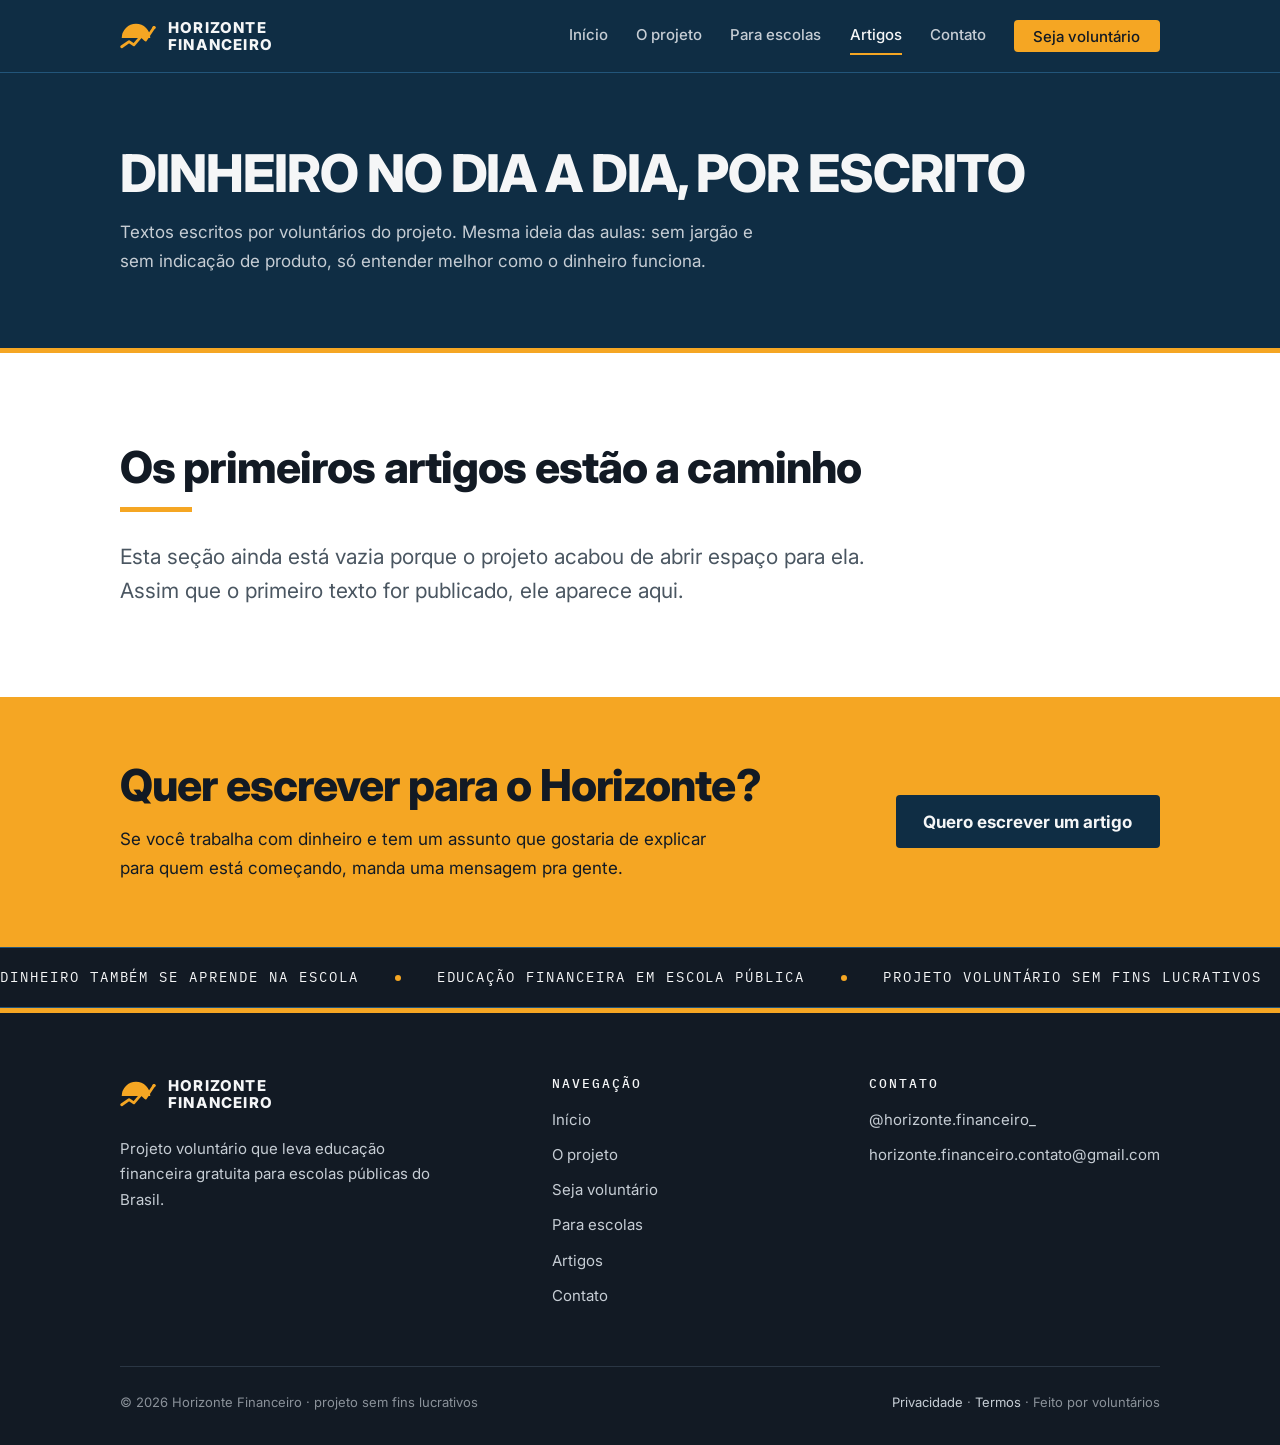
==== commit 1ff83cc4: "Conserta o buraco que a animacao abria nas secoes O data-reveal tinha ficado nos <h2> individualment" ====
--- a/artigos.html
+++ b/artigos.html
@@ -65,8 +65,8 @@
   </div>
 
   <section class="section">
-    <div class="wrap">
-      <h2 data-reveal>Os primeiros artigos estão a caminho</h2>
+    <div class="wrap" data-reveal>
+      <h2>Os primeiros artigos estão a caminho</h2>
       <hr class="rule">
       <p class="lead measure">
         Esta seção ainda está vazia porque o projeto acabou de abrir espaço para
--- a/assets/css/style.css
+++ b/assets/css/style.css
@@ -609,6 +609,10 @@
   display: flex;
   width: max-content;
   animation: marquee 38s linear infinite;
+  /* Avisa o navegador para promover a faixa a camada própria: sem isso ele
+     repinta uma tira de 3500px de largura a cada quadro, o que aparece
+     como engasgo na rolagem em máquina mais fraca. */
+  will-change: transform;
 }
 /* Pausa ao passar o mouse: quem quiser ler consegue */
 .marquee-band:hover .marquee,
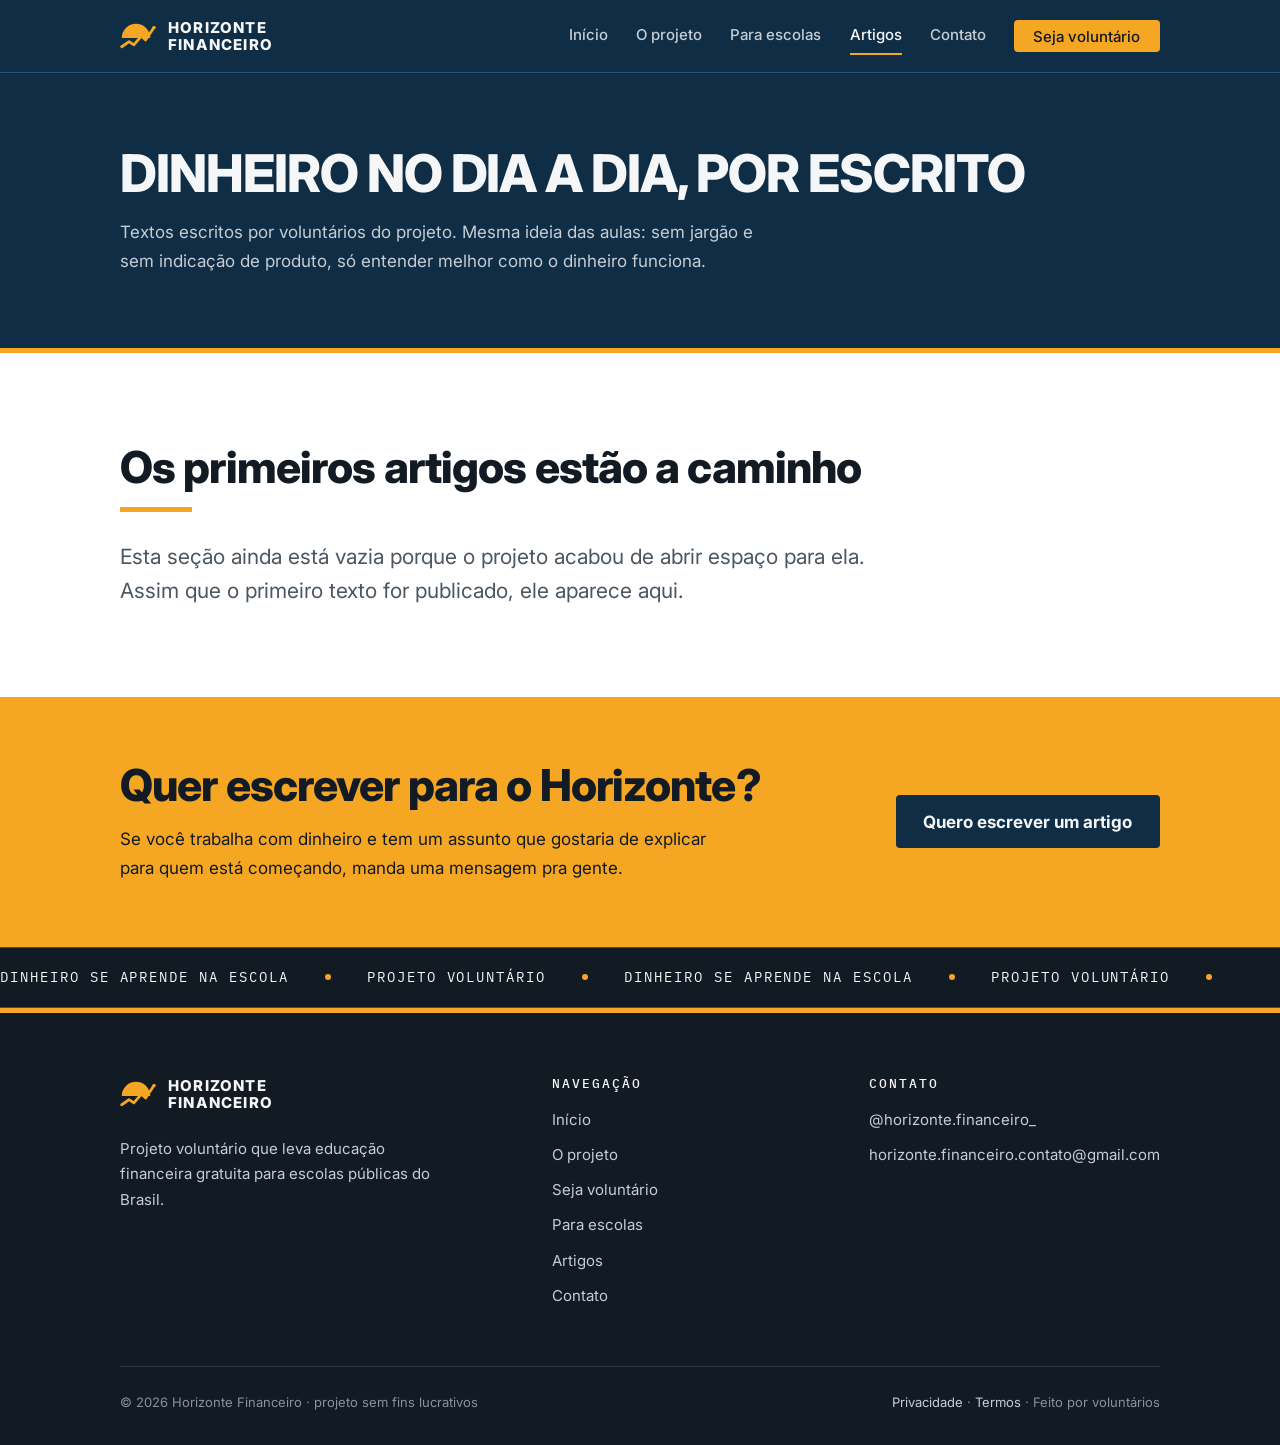
==== commit 557d1891: "Conserta o texto cortado, o engasgo e o conteudo que nao aparecia Tres sintomas relatados, tres caus" ====
--- a/artigos.html
+++ b/artigos.html
@@ -110,14 +110,12 @@
 <div class="marquee-band">
   <div class="marquee">
     <div class="marquee__run">
-      <span class="marquee__item">Dinheiro também se aprende na escola</span>
-      <span class="marquee__item">Educação financeira em escola pública</span>
-      <span class="marquee__item">Projeto voluntário sem fins lucrativos</span>
-      </div>
+      <span class="marquee__item">Dinheiro se aprende na escola</span>
+      <span class="marquee__item">Projeto voluntário</span>
+    </div>
     <div class="marquee__run" aria-hidden="true">
-      <span class="marquee__item">Dinheiro também se aprende na escola</span>
-      <span class="marquee__item">Educação financeira em escola pública</span>
-      <span class="marquee__item">Projeto voluntário sem fins lucrativos</span>
+      <span class="marquee__item">Dinheiro se aprende na escola</span>
+      <span class="marquee__item">Projeto voluntário</span>
     </div>
   </div>
 </div>
--- a/assets/css/style.css
+++ b/assets/css/style.css
@@ -275,31 +275,32 @@
   isolation: isolate;
 }
 
-/* Brilho dourado que respira devagar ao fundo. Substituiu a faixa
-   dourada fina que ficava na base do hero: agora quem fecha o hero é a
-   faixa rolante (.marquee-band), então a régua ali virava ruído. */
+/* Brilho dourado ao fundo. ESTÁTICO de propósito: antes ele tinha uma
+   animação infinita de 16s em transform e opacity num círculo de 75vw.
+   Isso repinta uma área enorme a cada quadro, para sempre, e era um dos
+   motivos da rolagem engasgar em máquina mais fraca. O visual parado é
+   praticamente o mesmo e não custa nada. */
 .hero::before {
   content: ""; position: absolute; z-index: -2;
   width: 75vw; aspect-ratio: 1; border-radius: 50%;
   top: -30%; right: -18%;
-  background: radial-gradient(circle, rgba(245,166,35,.28) 0%, rgba(245,166,35,0) 68%);
-  animation: heroGlow 16s ease-in-out infinite alternate;
-}
-@keyframes heroGlow {
-  from { transform: translate3d(0,0,0) scale(1); opacity: .8; }
-  to   { transform: translate3d(-7%, 6%, 0) scale(1.18); opacity: 1; }
+  background: radial-gradient(circle, rgba(245,166,35,.26) 0%, rgba(245,166,35,0) 68%);
 }
 
 /* Malha de linhas finas: dá textura ao fundo sem depender de imagem
-   (o projeto ainda não tem foto de sala de aula para usar aqui). */
+   (o projeto ainda não tem foto de sala de aula para usar aqui).
+
+   O desvanecimento nas bordas era feito com mask-image, que força
+   composição cara numa área do tamanho do hero e é justamente o tipo de
+   efeito que rende artefato de renderização em GPU antiga. Trocado por
+   um gradiente sobreposto, que dá o mesmo efeito de borda e é barato. */
 .hero::after {
   content: ""; position: absolute; inset: 0; z-index: -1;
   background-image:
-    linear-gradient(to right, rgba(255,255,255,.05) 1px, transparent 1px),
-    linear-gradient(to bottom, rgba(255,255,255,.05) 1px, transparent 1px);
-  background-size: 68px 68px;
-  -webkit-mask-image: radial-gradient(ellipse 85% 70% at 55% 40%, #000 35%, transparent 100%);
-          mask-image: radial-gradient(ellipse 85% 70% at 55% 40%, #000 35%, transparent 100%);
+    linear-gradient(to bottom, var(--navy) 0%, rgba(15,45,68,0) 22%, rgba(15,45,68,0) 78%, var(--navy) 100%),
+    linear-gradient(to right, rgba(255,255,255,.045) 1px, transparent 1px),
+    linear-gradient(to bottom, rgba(255,255,255,.045) 1px, transparent 1px);
+  background-size: 100% 100%, 68px 68px, 68px 68px;
 }
 
 .hero__grid {
@@ -329,27 +330,30 @@
   50%      { opacity: .45; transform: scale(.8); }
 }
 
-/* Título linha a linha: cada linha sobe de dentro de uma janela recortada.
-   O corte (overflow:hidden) só funciona se cada .hero__line ocupar UMA
-   linha visual. Por isso o corpo do h1 no hero é menor que o global: no
-   tamanho cheio, "se aprende na escola" quebrava em duas e o recorte
-   cortava metade do texto. */
+/* Título linha a linha, entrando em cascata.
+
+   A primeira versão fazia cada linha SUBIR de dentro de uma janela com
+   overflow:hidden. Bonito, e frágil: o recorte só funciona se a linha
+   ocupar exatamente uma linha visual. Em 900px e 1024px, larguras de
+   tablet e notebook pequeno, "Dinheiro também" quebrava em duas e o
+   recorte cortava metade do texto ao meio. Exigir que um texto nunca
+   quebre, em qualquer largura, é uma promessa impossível de manter.
+
+   Agora cada linha só aparece subindo um pouco, sem recorte. Se quebrar
+   em duas, o pior que acontece é a animação ficar menos elegante, em vez
+   de comer o texto. */
 .hero h1 {
-  font-size: clamp(2.1rem, 1.2rem + 3.6vw, 3.5rem);
-  line-height: 1.04;
-}
-.hero__line { display: block; overflow: hidden; }
+  font-size: clamp(2.1rem, 1.2rem + 3.4vw, 3.5rem);
+  line-height: 1.08;
+}
+.hero__line { display: block; }
 .hero__line > span {
   display: block;
-  animation: heroRise 1s cubic-bezier(.16,1,.3,1) both;
+  animation: fadeUp .85s cubic-bezier(.16,1,.3,1) both;
 }
 .hero__line:nth-child(1) > span { animation-delay: .05s; }
 .hero__line:nth-child(2) > span { animation-delay: .15s; }
 .hero__line:nth-child(3) > span { animation-delay: .25s; }
-@keyframes heroRise {
-  from { transform: translateY(105%); }
-  to   { transform: translateY(0); }
-}
 
 .hero__lead, .hero .btn-row { animation: fadeUp .9s cubic-bezier(.16,1,.3,1) .45s both; }
 @keyframes fadeUp {
@@ -394,7 +398,11 @@
   100% { opacity: 1; transform: scale(1); }
 }
 
-@media (max-width: 820px) {
+/* Empilha a partir de 1080px, não de 820px. Entre essas duas larguras a
+   coluna de texto ficava com cerca de 450px para um título de 52px, o que
+   apertava o título sem necessidade: nessa faixa sobra largura de tela,
+   só estava mal distribuída. */
+@media (max-width: 1080px) {
   .hero__grid { grid-template-columns: 1fr; }
   .hero__brand { max-width: 340px; aspect-ratio: 16 / 10; }
 }
@@ -608,12 +616,14 @@
 .marquee {
   display: flex;
   width: max-content;
-  animation: marquee 38s linear infinite;
-  /* Avisa o navegador para promover a faixa a camada própria: sem isso ele
-     repinta uma tira de 3500px de largura a cada quadro, o que aparece
-     como engasgo na rolagem em máquina mais fraca. */
-  will-change: transform;
-}
+  animation: marquee 34s linear infinite;
+}
+
+/* Sem `will-change: transform` aqui de propósito. Numa tira desse
+   comprimento ele manda o navegador manter uma camada gigante em memória
+   o tempo todo, e o remédio sai pior que a doença: em máquina fraca dá
+   engasgo e até conteúdo em branco. O caminho certo foi encurtar a
+   faixa (menos itens, texto mais curto), não prometer otimização. */
 /* Pausa ao passar o mouse: quem quiser ler consegue */
 .marquee-band:hover .marquee,
 .marquee-band:focus-within .marquee { animation-play-state: paused; }
@@ -717,7 +727,7 @@
   }
   .js [data-reveal],
   .js [data-stagger] > * { opacity: 1 !important; transform: none !important; }
-  .hero__line > span { transform: none !important; }
+  .hero__line > span { opacity: 1 !important; transform: none !important; }
   .hero__lead, .hero .btn-row, .hero__brand { opacity: 1 !important; transform: none !important; }
   .hero__brand .hf-dome, .hero__brand .hf-dot { opacity: 1 !important; transform: none !important; }
   .hero__brand .hf-line { stroke-dashoffset: 0 !important; }
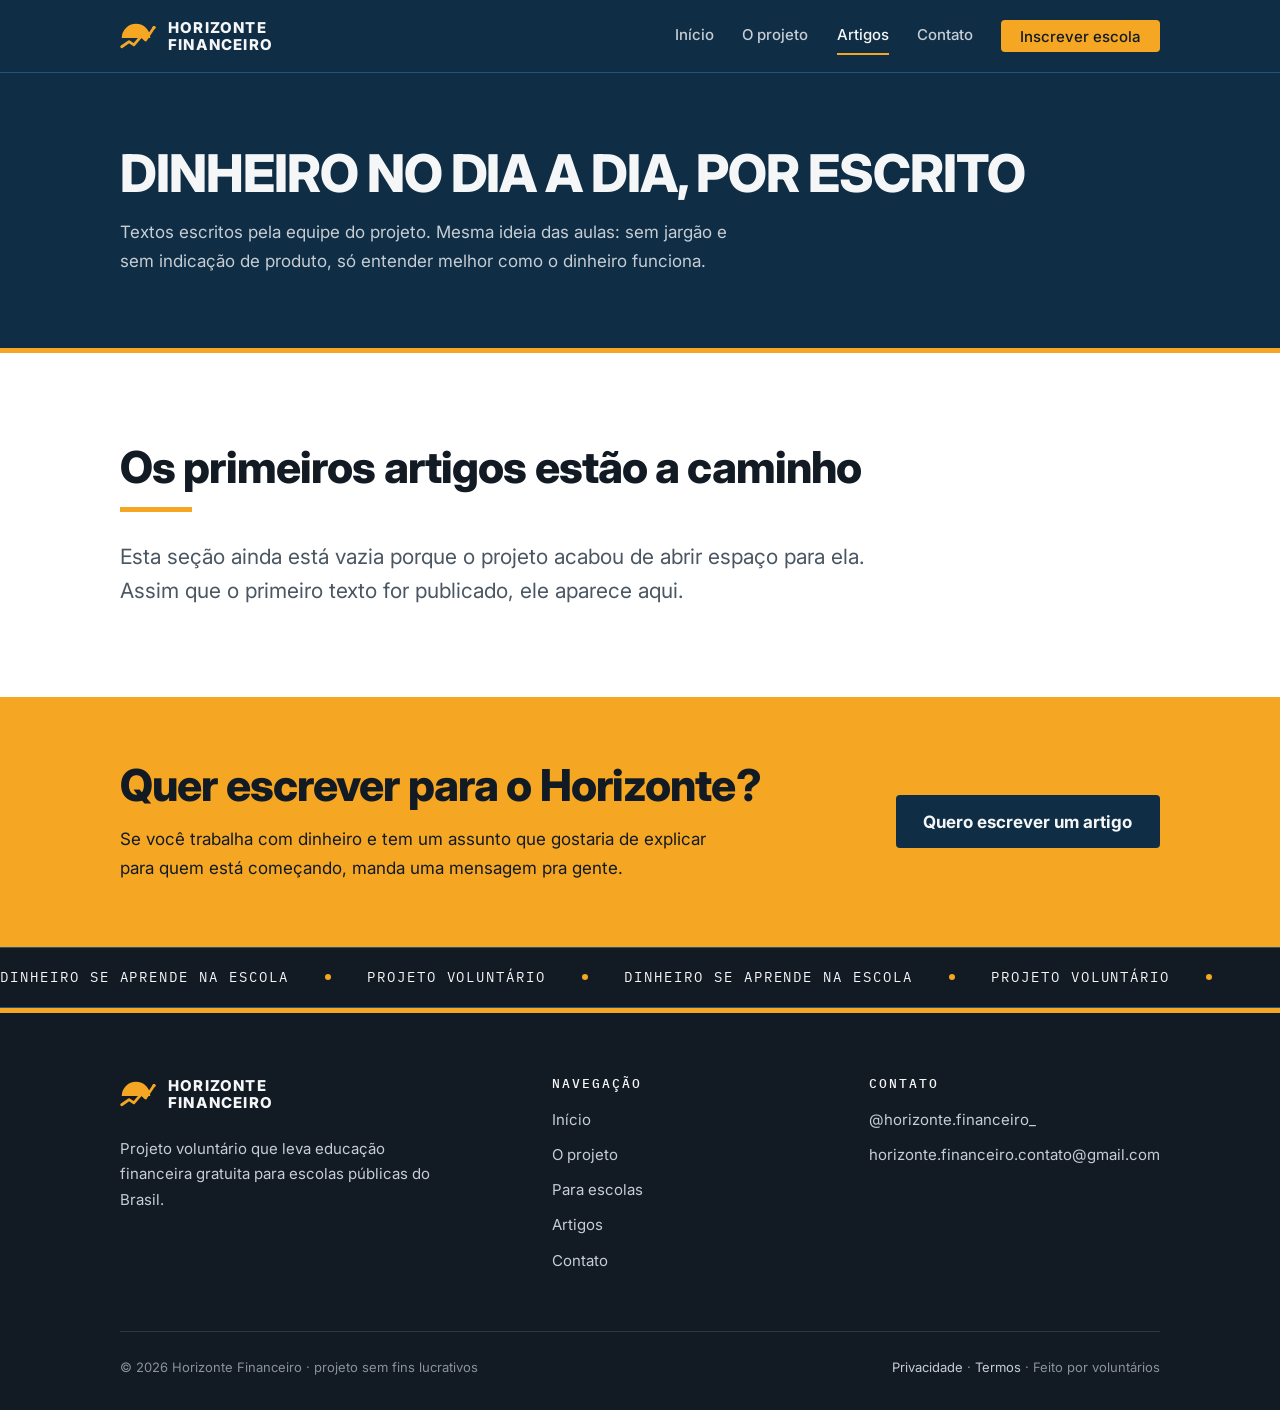
==== commit cc083bab: "Remove o recrutamento de voluntario: equipe propria da as aulas O projeto passou a dar aula com equi" ====
--- a/artigos.html
+++ b/artigos.html
@@ -4,13 +4,13 @@
 <meta charset="utf-8">
 <meta name="viewport" content="width=device-width, initial-scale=1">
 <title>Artigos | Horizonte Financeiro</title>
-<meta name="description" content="Textos sobre dinheiro no dia a dia, escritos por voluntários do Horizonte Financeiro. Sem jargão, sem indicação de produto.">
+<meta name="description" content="Textos sobre dinheiro no dia a dia, escritos pela equipe do Horizonte Financeiro. Sem jargão, sem indicação de produto.">
 <meta name="theme-color" content="#0f2d44">
 <meta name="google-site-verification" content="ewaH2pwloabD-SDi9yI8p1PCHXkTQX7fN0jaArmjpZU">
 <link rel="icon" href="favicon.svg" type="image/svg+xml">
 <meta property="og:type" content="website">
 <meta property="og:title" content="Artigos | Horizonte Financeiro">
-<meta property="og:description" content="Textos sobre dinheiro no dia a dia, escritos por voluntários do Horizonte Financeiro.">
+<meta property="og:description" content="Textos sobre dinheiro no dia a dia, escritos pela equipe do Horizonte Financeiro.">
 <meta property="og:image" content="https://horizontefinanceiro.ong.br/assets/img/og.png">
 <meta property="og:locale" content="pt_BR">
 <meta property="og:url" content="https://horizontefinanceiro.ong.br/artigos.html">
@@ -43,10 +43,9 @@
     <nav class="nav" id="nav-principal" aria-label="Navegação principal">
       <a href="index.html">Início</a>
       <a href="sobre.html">O projeto</a>
-      <a href="escolas.html">Para escolas</a>
       <a href="artigos.html" aria-current="page">Artigos</a>
       <a href="contato.html">Contato</a>
-      <a class="btn btn--gold btn--sm" href="voluntarios.html">Seja voluntário</a>
+      <a class="btn btn--gold btn--sm" href="escolas.html">Inscrever escola</a>
     </nav>
   </div>
 </header>
@@ -57,9 +56,8 @@
     <div class="wrap">
       <h1>Dinheiro no dia a dia, por escrito</h1>
       <p>
-        Textos escritos por voluntários do projeto. Mesma ideia das aulas: sem
-        jargão e sem indicação de produto, só entender melhor como o dinheiro
-        funciona.
+        Textos escritos pela equipe do projeto. Mesma ideia das aulas: sem jargão
+        e sem indicação de produto, só entender melhor como o dinheiro funciona.
       </p>
     </div>
   </div>
@@ -143,7 +141,6 @@
         <ul>
           <li><a href="index.html">Início</a></li>
           <li><a href="sobre.html">O projeto</a></li>
-          <li><a href="voluntarios.html">Seja voluntário</a></li>
           <li><a href="escolas.html">Para escolas</a></li>
           <li><a href="artigos.html">Artigos</a></li>
           <li><a href="contato.html">Contato</a></li>
--- a/assets/css/style.css
+++ b/assets/css/style.css
@@ -92,10 +92,9 @@
 .lead { font-size: clamp(1.0625rem, 1rem + 0.5vw, 1.3125rem); line-height: 1.6; }
 
 /* As antigas etiquetas .eyebrow (mono, caixa alta, acima de cada título)
-   foram removidas do site. As três classes abaixo existem porque seis
-   daquelas etiquetas carregavam informação de verdade, não decoração:
-   a data de atualização das páginas legais, a numeração das quatro aulas
-   e a categoria dos cartões de voluntário. */
+   foram removidas do site. As duas classes abaixo existem porque algumas
+   daquelas etiquetas carregavam informação de verdade, não decoração: a
+   data de atualização das páginas legais e a numeração das quatro aulas. */
 
 .meta {
   font-size: 0.875rem;
@@ -104,15 +103,6 @@
   display: block;
 }
 
-.card__label {
-  display: inline-block;
-  font-size: 0.75rem;
-  font-weight: 700;
-  letter-spacing: 0.08em;
-  text-transform: uppercase;
-  color: var(--gold-ink);
-  margin-bottom: 0.7rem;
-}
 
 .card__num {
   display: inline-flex;
@@ -165,7 +155,6 @@
 .section--navy h1, .section--navy h2, .section--navy h3,
 .section--deep h1, .section--deep h2, .section--deep h3 { color: var(--white-soft); }
 .section--navy a, .section--deep a { color: var(--gold); }
-.section--navy .card__label, .section--deep .card__label { color: var(--gold); }
 .section--navy .meta, .section--deep .meta { color: var(--body-on-navy); }
 
 .skip {
@@ -216,7 +205,7 @@
 .nav a[aria-current="page"] { color: var(--white-soft); border-bottom-color: var(--gold); }
 .nav .btn, .nav .btn:hover, .nav .btn[aria-current="page"] { border-bottom: 0; }
 
-/* Na página do voluntário o próprio botão carrega aria-current, e
+/* Na página de escolas o próprio botão do menu carrega aria-current, e
    `.nav a[aria-current]` é mais específico que `.btn.btn--gold`. */
 .nav .btn--gold[aria-current="page"] { color: var(--navy-deep); }
 .nav .btn--ghost[aria-current="page"] { color: var(--white-soft); }
